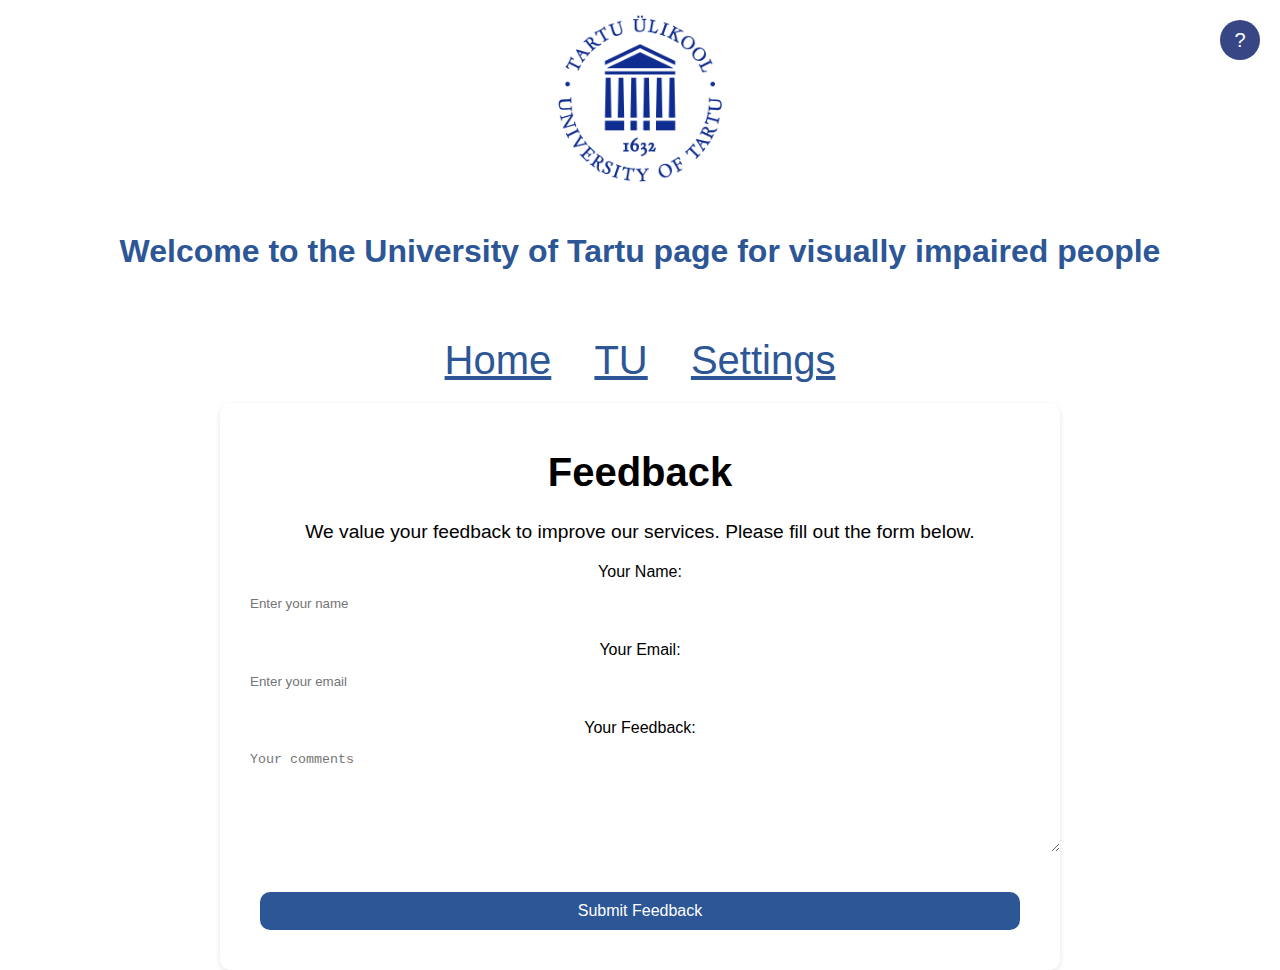
==== feedback.html @ 3da2c554 "changes ( a lot )" ====
<!DOCTYPE html>
<html lang="en">
<head>
    <link rel="stylesheet" href="üldine.css">
	<link rel="stylesheet" href="feedback.css">
    <meta charset="UTF-8">
    <meta name="viewport" content="width=device-width, initial-scale=1.0">
    <title>Feedback - Tartu University</title>
    <link rel="stylesheet" href="üldine.css">
    <!-- Include a separate CSS file for feedback page styles if needed -->
    <link rel="stylesheet" href="feedback.css">
</head>
<body>
    <header>
		<img src="tulogo2.png" alt="Tartu Ülikooli logo" class="logo">
		<br><br />
		<h1 id="h_h1">Tere tulemast Tartu Ülikooli vaegnägijate lehele</h1>
		<br><br />
		<nav>
			<a id="nav1" href="index.html">Avaleht</a>
			<a id="nav2" href="tustart.html">TÜ</a>
			<a id="nav3" href="settings.html">Sätted</a>
            <button id="helpButton" aria-label="Help">
				?
			</button>
			
			<div id="helpModal" class="modal" style="display: none;">
                <div class="modal-content">
                    <span class="close">&times;</span>
                    <p id="modal_home">Home page: add links relevant to you, delete the unnecessary ones</p>
                    <p id="modal_tu">TU: access TU-related links, as well as news</p>
                    <p id="modal_settings">Settings: personalise page</p>
                    <p id="modal_feedback">Do you have propositions/feedback about using the page?</p>
                    <button onclick="location.href='feedback.html'" id="modal_feedback_button">Give Feedback</button>
                </div>
            </div>
		</nav>
	</header>

    <main>
        <div class="feedback-container">
            <h1>Feedback</h1>
        <p>We value your feedback to improve our services. Please fill out the form below.</p>
        <form id="feedbackForm">
            <label for="name">Your Name:</label>
            <input type="text" id="name" name="name" placeholder="Enter your name" required>

            <label for="email">Your Email:</label>
            <input type="email" id="email" name="email" placeholder="Enter your email" required>

            <label for="feedback">Your Feedback:</label>
            <textarea id="feedback" name="feedback" rows="6" placeholder="Your comments" required></textarea>

            <button type="submit" class="button">Submit Feedback</button>
        </form>
        </div>
    </main>

    <footer>
        <!-- Your footer content here -->
    </footer>

    <script src="lang.js" defer></script>
    <script src="üldine.js" defer></script>
    <!-- Other scripts if needed -->

    <button id="scrollToTop" aria-label="Scroll to top" style="display: none;">
        ↑
    </button>
</body>
</html>
---- üldine.css ----
/* Värvi muutujad 
index.html värvid on ka start.css failis, nad jäid muutumata
*/
:root {
    --background-color-light: #ffffff;
    --text-color-light: #000000;
    --primary-color: #2C5696;
    --button-bg-color: #2C5696;
    --button-text-color: #ffffff;
    --button-bg-hover-color: #213f6e;
    --logo-width: 180px;
    --logo-height: 180px;
    --border-radius: 10px;

    /* Dark Mode muutujad */
    --background-color-dark: #262626; 
    --text-color-dark: #ffffff;
    --primary-color-dark: #374785; 
    --button-bg-hover-color-dark: #303f9f; /
}

body {
    font-family: Arial, sans-serif;
    text-align: center;
    background-color: var(--background-color-light);
    color: var(--text-color-light);
    margin: 0;
    padding: 0;
    min-height: 100vh;
    transition: background-color 0.3s, color 0.3s;
}

header {
    background-size: cover;
    color: var(--primary-color);
    padding: 10px;
}

nav {
    margin: 10px;
    font-size: 40px;
    text-decoration: none;
}

nav a {
    margin: 20px 1rem;
    color: var(--primary-color);
    text-decoration-style: solid;
    transition: color 0.3s, background-color 0.3s;
}

.button {
    display: inline-block;
    background-color: var(--button-bg-color);
    color: var(--button-text-color);
    padding: 15px 30px;
    font-size: 50px;
    border: none;
    border-radius: var(--border-radius);
    margin: 20px;
    cursor: pointer;
}

.logo {
    width: var(--logo-width);
    height: var(--logo-height);
}



/* Dark Mode */
.dark-mode {
    background-color: var(--background-color-dark);
    color: var(--text-color-dark);
}

.dark-mode header, .dark-mode nav, .dark-mode .button {
    color: var(--text-color-dark);
}

.dark-mode nav a:hover, .dark-mode .button:hover {
    background-color: var(--button-bg-hover-color-dark);
}

#scrollToTop {
    position: fixed;
    bottom: 20px;
    left: 20px; /* Changed from right to left */
    background-color: var(--primary-color-dark); /* Dark background for both themes */
    color: #ffffff; /* White text for visibility */
    border: none;
    border-radius: 50%;
    width: 50px;
    height: 50px;
    text-align: center;
    line-height: 50px;
    font-size: 24px;
    cursor: pointer;
    z-index: 1000;
    display: none; /* Initially hidden */
}

.light-mode #scrollToTop {
    background-color: transparent; /* Transparent background for light mode */
    color: var(--primary-color); /* Blue text */
    border: 2px solid var(--primary-color); /* Blue border */
}

/* Ensure visibility in dark mode */
.dark-mode #scrollToTop {
    background-color: var(--background-color-dark); /* Dark background for dark mode */
    color: #ffffff;
}


#helpButton {
    position: fixed;
    top: 20px;
    right: 20px;
    background-color: var(--primary-color-dark); /* Dark background for both themes */
    color: #ffffff; /* White text for visibility */
    border: none;
    border-radius: 50%;
    width: 40px;
    height: 40px;
    font-size: 20px;
    cursor: pointer;
    z-index: 1000;
}

/* Specific styles for light mode */
.light-mode #helpButton {
    background-color: transparent; /* Transparent background for light mode */
    color: var(--primary-color); /* Blue text */
    border: 2px solid var(--primary-color); /* Blue border */
}

/* Ensure visibility in dark mode */
.dark-mode #helpButton {
    background-color: var(--background-color-dark); /* Dark background for dark mode */
    color: #ffffff; /* White text */
}






.modal {
    /* Full viewport width and height to cover the entire window */
    width: 100vw;
    height: 100vh;
    position: fixed;
    top: 0;
    left: 0;
    background-color: rgba(0, 0, 0, 0.5); /* Darken the background */
    display: flex;
    justify-content: center;
    align-items: center;
    z-index: 2000;
    padding-top: 50px; /* Add some space at the top */
    padding-bottom: 50px;

}

.modal-content {
    /* Styles for modal content */
    background-color: var(--background-color-light); /* For light mode */
    padding: 20px;
    border-radius: 15px;
    box-shadow: 0 4px 8px rgba(0, 0, 0, 0.1); /* Soft shadow for depth */
    text-align: left;
    margin: auto;
    width: 80%;
}




/* Style adjustments for paragraphs within the modal */
.modal-content p {
    font-size: 2rem; /* Smaller font size for a more elegant look */
    line-height: 1.4;
    margin-bottom: 1.5rem; /* Space between paragraphs */
    max-width: 700px; /* Fixed width for paragraph text */
}


/* Dark mode styles for modal */
.dark-mode .modal-content {
    background-color: var(--background-color-dark); /* Dark background for dark mode */
    color: var(--text-color-dark); /* White text for dark mode */
}




/* Close button style */
.close {
    float: right;
    color: var(--primary-color); /* Light mode close button color */
    font-size: 1.5rem;
    font-weight: bold;
    right: 1rem;
    top: 0.5rem;
    cursor: pointer;
}

/* Dark mode close button style */
.dark-mode .close {
    color: var(--text-color-dark); /* Dark mode close button color */
}

/* Style for the Give Feedback button within the modal */


#modal-feedback-button {
    background-color: var(--button-bg-color);
    color: var(--button-text-color);
    padding: 10px 20px;
    border: none;
    border-radius: var(--border-radius);
    cursor: pointer;
}


/* Dark mode style for Give Feedback button */
.dark-mode #modal-feedback-button {
    background-color: var(--primary-color-dark);
    color: var(--text-color-dark);
}
---- feedback.css ----
/* This is an extension to your existing üldine.css styles */
main {
    max-width: 800px;
    margin: auto;
    padding: 20px;
    background: var(--background-color-light);
    border-radius: var(--border-radius);
    box-shadow: 0 2px 5px rgba(0, 0, 0, 0.1);
}

main h1 {
    font-size: 2.5rem;
}

main p {
    font-size: 1.2rem;
    margin-bottom: 20px;
}

form {
    display: flex;
    flex-direction: column;
}

form label {
    margin-bottom: 5px;
}

form input[type="text"],
form input[type="email"],
form textarea {
    width: 100%;
    padding: 10px;
    margin-bottom: 20px;
    border: 1px solid var(--color-border);
    border-radius: var(--border-radius);
}

form .button {
    width: auto;
    padding: 10px 20px;
    font-size: 1rem;
    cursor: pointer;
}

/* Dark mode styles */
.dark-mode main {
    background: var(--background-color-dark);
    color: var(--text-color-dark);
}

.dark-mode form input,
.dark-mode form textarea {
    background: var(--background-color-dark);
    color: var(--text-color-dark);
    border: 1px solid var(--color-border-dark);
}

.dark-mode form .button {
    background-color: var(--primary-color-dark);
    color: var(--text-color-dark);
}


.feedback_container {
    padding: 20px; /* Adjust padding as needed */
}

.dark-mode .feedback_container{
    background-color: #1a1a1a;
}
---- üldine.css ----
/* Värvi muutujad 
index.html värvid on ka start.css failis, nad jäid muutumata
*/
:root {
    --background-color-light: #ffffff;
    --text-color-light: #000000;
    --primary-color: #2C5696;
    --button-bg-color: #2C5696;
    --button-text-color: #ffffff;
    --button-bg-hover-color: #213f6e;
    --logo-width: 180px;
    --logo-height: 180px;
    --border-radius: 10px;

    /* Dark Mode muutujad */
    --background-color-dark: #262626; 
    --text-color-dark: #ffffff;
    --primary-color-dark: #374785; 
    --button-bg-hover-color-dark: #303f9f; /
}

body {
    font-family: Arial, sans-serif;
    text-align: center;
    background-color: var(--background-color-light);
    color: var(--text-color-light);
    margin: 0;
    padding: 0;
    min-height: 100vh;
    transition: background-color 0.3s, color 0.3s;
}

header {
    background-size: cover;
    color: var(--primary-color);
    padding: 10px;
}

nav {
    margin: 10px;
    font-size: 40px;
    text-decoration: none;
}

nav a {
    margin: 20px 1rem;
    color: var(--primary-color);
    text-decoration-style: solid;
    transition: color 0.3s, background-color 0.3s;
}

.button {
    display: inline-block;
    background-color: var(--button-bg-color);
    color: var(--button-text-color);
    padding: 15px 30px;
    font-size: 50px;
    border: none;
    border-radius: var(--border-radius);
    margin: 20px;
    cursor: pointer;
}

.logo {
    width: var(--logo-width);
    height: var(--logo-height);
}



/* Dark Mode */
.dark-mode {
    background-color: var(--background-color-dark);
    color: var(--text-color-dark);
}

.dark-mode header, .dark-mode nav, .dark-mode .button {
    color: var(--text-color-dark);
}

.dark-mode nav a:hover, .dark-mode .button:hover {
    background-color: var(--button-bg-hover-color-dark);
}

#scrollToTop {
    position: fixed;
    bottom: 20px;
    left: 20px; /* Changed from right to left */
    background-color: var(--primary-color-dark); /* Dark background for both themes */
    color: #ffffff; /* White text for visibility */
    border: none;
    border-radius: 50%;
    width: 50px;
    height: 50px;
    text-align: center;
    line-height: 50px;
    font-size: 24px;
    cursor: pointer;
    z-index: 1000;
    display: none; /* Initially hidden */
}

.light-mode #scrollToTop {
    background-color: transparent; /* Transparent background for light mode */
    color: var(--primary-color); /* Blue text */
    border: 2px solid var(--primary-color); /* Blue border */
}

/* Ensure visibility in dark mode */
.dark-mode #scrollToTop {
    background-color: var(--background-color-dark); /* Dark background for dark mode */
    color: #ffffff;
}


#helpButton {
    position: fixed;
    top: 20px;
    right: 20px;
    background-color: var(--primary-color-dark); /* Dark background for both themes */
    color: #ffffff; /* White text for visibility */
    border: none;
    border-radius: 50%;
    width: 40px;
    height: 40px;
    font-size: 20px;
    cursor: pointer;
    z-index: 1000;
}

/* Specific styles for light mode */
.light-mode #helpButton {
    background-color: transparent; /* Transparent background for light mode */
    color: var(--primary-color); /* Blue text */
    border: 2px solid var(--primary-color); /* Blue border */
}

/* Ensure visibility in dark mode */
.dark-mode #helpButton {
    background-color: var(--background-color-dark); /* Dark background for dark mode */
    color: #ffffff; /* White text */
}






.modal {
    /* Full viewport width and height to cover the entire window */
    width: 100vw;
    height: 100vh;
    position: fixed;
    top: 0;
    left: 0;
    background-color: rgba(0, 0, 0, 0.5); /* Darken the background */
    display: flex;
    justify-content: center;
    align-items: center;
    z-index: 2000;
    padding-top: 50px; /* Add some space at the top */
    padding-bottom: 50px;

}

.modal-content {
    /* Styles for modal content */
    background-color: var(--background-color-light); /* For light mode */
    padding: 20px;
    border-radius: 15px;
    box-shadow: 0 4px 8px rgba(0, 0, 0, 0.1); /* Soft shadow for depth */
    text-align: left;
    margin: auto;
    width: 80%;
}




/* Style adjustments for paragraphs within the modal */
.modal-content p {
    font-size: 2rem; /* Smaller font size for a more elegant look */
    line-height: 1.4;
    margin-bottom: 1.5rem; /* Space between paragraphs */
    max-width: 700px; /* Fixed width for paragraph text */
}


/* Dark mode styles for modal */
.dark-mode .modal-content {
    background-color: var(--background-color-dark); /* Dark background for dark mode */
    color: var(--text-color-dark); /* White text for dark mode */
}




/* Close button style */
.close {
    float: right;
    color: var(--primary-color); /* Light mode close button color */
    font-size: 1.5rem;
    font-weight: bold;
    right: 1rem;
    top: 0.5rem;
    cursor: pointer;
}

/* Dark mode close button style */
.dark-mode .close {
    color: var(--text-color-dark); /* Dark mode close button color */
}

/* Style for the Give Feedback button within the modal */


#modal-feedback-button {
    background-color: var(--button-bg-color);
    color: var(--button-text-color);
    padding: 10px 20px;
    border: none;
    border-radius: var(--border-radius);
    cursor: pointer;
}


/* Dark mode style for Give Feedback button */
.dark-mode #modal-feedback-button {
    background-color: var(--primary-color-dark);
    color: var(--text-color-dark);
}
---- feedback.css ----
/* This is an extension to your existing üldine.css styles */
main {
    max-width: 800px;
    margin: auto;
    padding: 20px;
    background: var(--background-color-light);
    border-radius: var(--border-radius);
    box-shadow: 0 2px 5px rgba(0, 0, 0, 0.1);
}

main h1 {
    font-size: 2.5rem;
}

main p {
    font-size: 1.2rem;
    margin-bottom: 20px;
}

form {
    display: flex;
    flex-direction: column;
}

form label {
    margin-bottom: 5px;
}

form input[type="text"],
form input[type="email"],
form textarea {
    width: 100%;
    padding: 10px;
    margin-bottom: 20px;
    border: 1px solid var(--color-border);
    border-radius: var(--border-radius);
}

form .button {
    width: auto;
    padding: 10px 20px;
    font-size: 1rem;
    cursor: pointer;
}

/* Dark mode styles */
.dark-mode main {
    background: var(--background-color-dark);
    color: var(--text-color-dark);
}

.dark-mode form input,
.dark-mode form textarea {
    background: var(--background-color-dark);
    color: var(--text-color-dark);
    border: 1px solid var(--color-border-dark);
}

.dark-mode form .button {
    background-color: var(--primary-color-dark);
    color: var(--text-color-dark);
}


.feedback_container {
    padding: 20px; /* Adjust padding as needed */
}

.dark-mode .feedback_container{
    background-color: #1a1a1a;
}
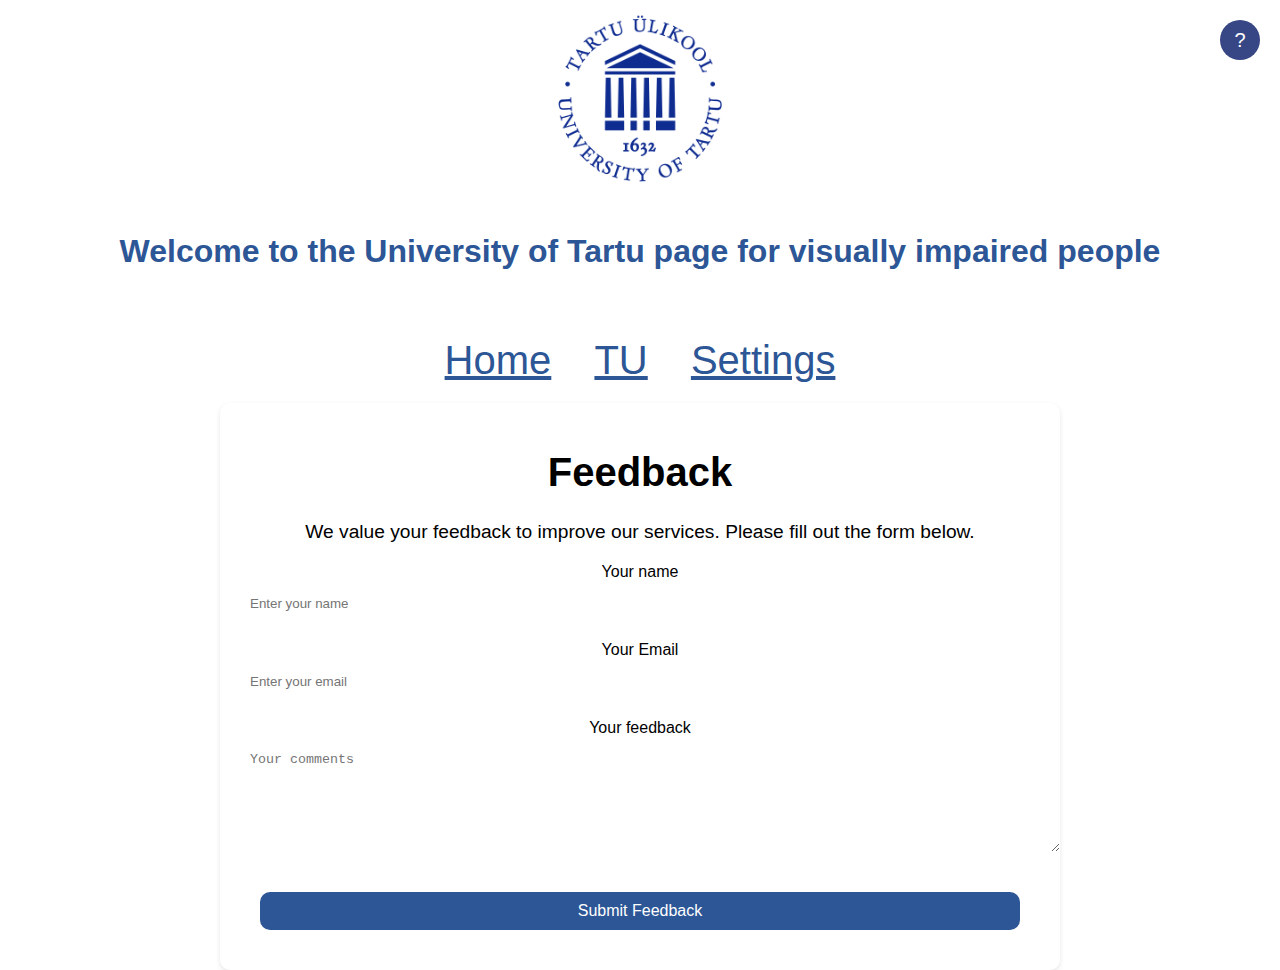
==== commit 4dda9af6: "viimane versioon" ====
--- a/feedback.html
+++ b/feedback.html
@@ -7,7 +7,6 @@
     <meta name="viewport" content="width=device-width, initial-scale=1.0">
     <title>Feedback - Tartu University</title>
     <link rel="stylesheet" href="üldine.css">
-    <!-- Include a separate CSS file for feedback page styles if needed -->
     <link rel="stylesheet" href="feedback.css">
 </head>
 <body>
@@ -31,38 +30,33 @@
                     <p id="modal_tu">TU: access TU-related links, as well as news</p>
                     <p id="modal_settings">Settings: personalise page</p>
                     <p id="modal_feedback">Do you have propositions/feedback about using the page?</p>
-                    <button onclick="location.href='feedback.html'" id="modal_feedback_button">Give Feedback</button>
+                    <button onclick="location.href='feedback.html'" class="button1" id="modal_feedback_button">Give Feedback</button>
                 </div>
-            </div>
 		</nav>
 	</header>
 
     <main>
         <div class="feedback-container">
-            <h1>Feedback</h1>
-        <p>We value your feedback to improve our services. Please fill out the form below.</p>
+            <h1 id="feedback_h1">Feedback</h1>
+        <p id="feedback_p">We value your feedback to improve our services. Please fill out the form below.</p>
         <form id="feedbackForm">
-            <label for="name">Your Name:</label>
+            <label for="name" id="feedback_name">Your Name:</label>
             <input type="text" id="name" name="name" placeholder="Enter your name" required>
 
-            <label for="email">Your Email:</label>
+            <label for="email" id="feedback_email">Your Email:</label>
             <input type="email" id="email" name="email" placeholder="Enter your email" required>
 
-            <label for="feedback">Your Feedback:</label>
+            <label for="feedback" id="feedback_feedback">Your Feedback:</label>
             <textarea id="feedback" name="feedback" rows="6" placeholder="Your comments" required></textarea>
 
-            <button type="submit" class="button">Submit Feedback</button>
+            <button type="submit" class="button" id="feedback_button">Submit Feedback</button>
         </form>
         </div>
     </main>
 
-    <footer>
-        <!-- Your footer content here -->
-    </footer>
 
     <script src="lang.js" defer></script>
     <script src="üldine.js" defer></script>
-    <!-- Other scripts if needed -->
 
     <button id="scrollToTop" aria-label="Scroll to top" style="display: none;">
         ↑
--- a/üldine.css
+++ b/üldine.css
@@ -19,6 +19,7 @@
     --button-bg-hover-color-dark: #303f9f; /
 }
 
+/* peamised */
 body {
     font-family: Arial, sans-serif;
     text-align: center;
@@ -82,12 +83,14 @@
     background-color: var(--button-bg-hover-color-dark);
 }
 
+/* noolega nupp */
+
 #scrollToTop {
     position: fixed;
     bottom: 20px;
-    left: 20px; /* Changed from right to left */
-    background-color: var(--primary-color-dark); /* Dark background for both themes */
-    color: #ffffff; /* White text for visibility */
+    left: 20px; 
+    background-color: var(--primary-color-dark); 
+    color: #ffffff; 
     border: none;
     border-radius: 50%;
     width: 50px;
@@ -97,28 +100,25 @@
     font-size: 24px;
     cursor: pointer;
     z-index: 1000;
-    display: none; /* Initially hidden */
-}
-
+    display: none; /* mittenähtav */
+}
 .light-mode #scrollToTop {
-    background-color: transparent; /* Transparent background for light mode */
-    color: var(--primary-color); /* Blue text */
-    border: 2px solid var(--primary-color); /* Blue border */
-}
-
-/* Ensure visibility in dark mode */
+    background-color: transparent; 
+    color: var(--primary-color); 
+    border: 2px solid var(--primary-color); 
+}
 .dark-mode #scrollToTop {
-    background-color: var(--background-color-dark); /* Dark background for dark mode */
+    background-color: var(--background-color-dark);
     color: #ffffff;
 }
 
-
+/* ? nupp */
 #helpButton {
     position: fixed;
     top: 20px;
     right: 20px;
-    background-color: var(--primary-color-dark); /* Dark background for both themes */
-    color: #ffffff; /* White text for visibility */
+    background-color: var(--primary-color-dark);
+    color: #ffffff; 
     border: none;
     border-radius: 50%;
     width: 40px;
@@ -127,93 +127,71 @@
     cursor: pointer;
     z-index: 1000;
 }
-
-/* Specific styles for light mode */
 .light-mode #helpButton {
-    background-color: transparent; /* Transparent background for light mode */
-    color: var(--primary-color); /* Blue text */
-    border: 2px solid var(--primary-color); /* Blue border */
-}
-
-/* Ensure visibility in dark mode */
+    background-color: transparent;
+    color: var(--primary-color);
+    border: 2px solid var(--primary-color); 
+}
 .dark-mode #helpButton {
-    background-color: var(--background-color-dark); /* Dark background for dark mode */
-    color: #ffffff; /* White text */
-}
-
-
-
-
-
-
+    background-color: var(--background-color-dark);
+    color: #ffffff; 
+}
+
+
+
+
+
+/* abiaken */
 .modal {
-    /* Full viewport width and height to cover the entire window */
     width: 100vw;
     height: 100vh;
     position: fixed;
     top: 0;
     left: 0;
-    background-color: rgba(0, 0, 0, 0.5); /* Darken the background */
+    background-color: rgba(0, 0, 0, 0.5); 
     display: flex;
     justify-content: center;
     align-items: center;
     z-index: 2000;
-    padding-top: 50px; /* Add some space at the top */
+    padding-top: 50px; 
     padding-bottom: 50px;
 
 }
-
 .modal-content {
-    /* Styles for modal content */
-    background-color: var(--background-color-light); /* For light mode */
+    background-color: var(--background-color-light); 
     padding: 20px;
     border-radius: 15px;
-    box-shadow: 0 4px 8px rgba(0, 0, 0, 0.1); /* Soft shadow for depth */
+    box-shadow: 0 4px 8px rgba(0, 0, 0, 0.1);
     text-align: left;
     margin: auto;
     width: 80%;
 }
-
-
-
-
-/* Style adjustments for paragraphs within the modal */
 .modal-content p {
-    font-size: 2rem; /* Smaller font size for a more elegant look */
-    line-height: 1.4;
-    margin-bottom: 1.5rem; /* Space between paragraphs */
-    max-width: 700px; /* Fixed width for paragraph text */
-}
-
-
-/* Dark mode styles for modal */
+    font-size: 2rem; 
+    line-height: 1.2;
+    margin-bottom: 1.5rem; 
+    max-width: 800px; /
+}
 .dark-mode .modal-content {
-    background-color: var(--background-color-dark); /* Dark background for dark mode */
-    color: var(--text-color-dark); /* White text for dark mode */
-}
-
-
-
-
-/* Close button style */
+    background-color: var(--background-color-dark); 
+    color: var(--text-color-dark); 
+}
+/* abiakna sisu, elemendid */
+
+/* abiakna x nupp */
 .close {
     float: right;
-    color: var(--primary-color); /* Light mode close button color */
+    color: var(--primary-color); 
     font-size: 1.5rem;
     font-weight: bold;
     right: 1rem;
     top: 0.5rem;
     cursor: pointer;
 }
-
-/* Dark mode close button style */
 .dark-mode .close {
-    color: var(--text-color-dark); /* Dark mode close button color */
-}
-
-/* Style for the Give Feedback button within the modal */
-
-
+    color: var(--text-color-dark); 
+}
+/* abiakna tagasiside nupp */
 #modal-feedback-button {
     background-color: var(--button-bg-color);
     color: var(--button-text-color);
@@ -222,9 +200,6 @@
     border-radius: var(--border-radius);
     cursor: pointer;
 }
-
-
-/* Dark mode style for Give Feedback button */
 .dark-mode #modal-feedback-button {
     background-color: var(--primary-color-dark);
     color: var(--text-color-dark);
@@ -234,3 +209,31 @@
 
 
 
+/* sättede ja tagasiside (modal) nupp  */ 
+.button1 {
+    background-color: var(--primary-color); 
+    color: #fff; 
+    padding: 10px 20px; 
+    font-size: 0.9rem; 
+    border: none;
+    border-radius: 20px; 
+    cursor: pointer;
+    transition: background-color 0.3s, box-shadow 0.3s, transform 0.1s; 
+    box-shadow: 0 2px 4px rgba(0, 0, 0, 0.2); 
+    text-align: center;
+    display: inline-block; 
+}
+.button1:hover {
+    background-color: var(--button-bg-hover-color); 
+    box-shadow: 0 4px 8px rgba(0, 0, 0, 0.3); 
+}
+.button1:active {
+    transform: translateY(2px); 
+}
+.dark-mode .button1 {
+    background-color: var(--primary-color-dark);
+    color: var(--text-color-dark); 
+}
+.dark-mode .button1:hover {
+    background-color: var(--button-bg-hover-color-dark);
+}--- a/feedback.css
+++ b/feedback.css
@@ -1,4 +1,4 @@
-/* This is an extension to your existing üldine.css styles */
+/* üldine.css sisaldab muutujaid */
 main {
     max-width: 800px;
     margin: auto;
@@ -43,7 +43,7 @@
     cursor: pointer;
 }
 
-/* Dark mode styles */
+/* Dark mode */
 .dark-mode main {
     background: var(--background-color-dark);
     color: var(--text-color-dark);
--- a/üldine.css
+++ b/üldine.css
@@ -19,6 +19,7 @@
     --button-bg-hover-color-dark: #303f9f; /
 }
 
+/* peamised */
 body {
     font-family: Arial, sans-serif;
     text-align: center;
@@ -82,12 +83,14 @@
     background-color: var(--button-bg-hover-color-dark);
 }
 
+/* noolega nupp */
+
 #scrollToTop {
     position: fixed;
     bottom: 20px;
-    left: 20px; /* Changed from right to left */
-    background-color: var(--primary-color-dark); /* Dark background for both themes */
-    color: #ffffff; /* White text for visibility */
+    left: 20px; 
+    background-color: var(--primary-color-dark); 
+    color: #ffffff; 
     border: none;
     border-radius: 50%;
     width: 50px;
@@ -97,28 +100,25 @@
     font-size: 24px;
     cursor: pointer;
     z-index: 1000;
-    display: none; /* Initially hidden */
-}
-
+    display: none; /* mittenähtav */
+}
 .light-mode #scrollToTop {
-    background-color: transparent; /* Transparent background for light mode */
-    color: var(--primary-color); /* Blue text */
-    border: 2px solid var(--primary-color); /* Blue border */
-}
-
-/* Ensure visibility in dark mode */
+    background-color: transparent; 
+    color: var(--primary-color); 
+    border: 2px solid var(--primary-color); 
+}
 .dark-mode #scrollToTop {
-    background-color: var(--background-color-dark); /* Dark background for dark mode */
+    background-color: var(--background-color-dark);
     color: #ffffff;
 }
 
-
+/* ? nupp */
 #helpButton {
     position: fixed;
     top: 20px;
     right: 20px;
-    background-color: var(--primary-color-dark); /* Dark background for both themes */
-    color: #ffffff; /* White text for visibility */
+    background-color: var(--primary-color-dark);
+    color: #ffffff; 
     border: none;
     border-radius: 50%;
     width: 40px;
@@ -127,93 +127,71 @@
     cursor: pointer;
     z-index: 1000;
 }
-
-/* Specific styles for light mode */
 .light-mode #helpButton {
-    background-color: transparent; /* Transparent background for light mode */
-    color: var(--primary-color); /* Blue text */
-    border: 2px solid var(--primary-color); /* Blue border */
-}
-
-/* Ensure visibility in dark mode */
+    background-color: transparent;
+    color: var(--primary-color);
+    border: 2px solid var(--primary-color); 
+}
 .dark-mode #helpButton {
-    background-color: var(--background-color-dark); /* Dark background for dark mode */
-    color: #ffffff; /* White text */
-}
-
-
-
-
-
-
+    background-color: var(--background-color-dark);
+    color: #ffffff; 
+}
+
+
+
+
+
+/* abiaken */
 .modal {
-    /* Full viewport width and height to cover the entire window */
     width: 100vw;
     height: 100vh;
     position: fixed;
     top: 0;
     left: 0;
-    background-color: rgba(0, 0, 0, 0.5); /* Darken the background */
+    background-color: rgba(0, 0, 0, 0.5); 
     display: flex;
     justify-content: center;
     align-items: center;
     z-index: 2000;
-    padding-top: 50px; /* Add some space at the top */
+    padding-top: 50px; 
     padding-bottom: 50px;
 
 }
-
 .modal-content {
-    /* Styles for modal content */
-    background-color: var(--background-color-light); /* For light mode */
+    background-color: var(--background-color-light); 
     padding: 20px;
     border-radius: 15px;
-    box-shadow: 0 4px 8px rgba(0, 0, 0, 0.1); /* Soft shadow for depth */
+    box-shadow: 0 4px 8px rgba(0, 0, 0, 0.1);
     text-align: left;
     margin: auto;
     width: 80%;
 }
-
-
-
-
-/* Style adjustments for paragraphs within the modal */
 .modal-content p {
-    font-size: 2rem; /* Smaller font size for a more elegant look */
-    line-height: 1.4;
-    margin-bottom: 1.5rem; /* Space between paragraphs */
-    max-width: 700px; /* Fixed width for paragraph text */
-}
-
-
-/* Dark mode styles for modal */
+    font-size: 2rem; 
+    line-height: 1.2;
+    margin-bottom: 1.5rem; 
+    max-width: 800px; /
+}
 .dark-mode .modal-content {
-    background-color: var(--background-color-dark); /* Dark background for dark mode */
-    color: var(--text-color-dark); /* White text for dark mode */
-}
-
-
-
-
-/* Close button style */
+    background-color: var(--background-color-dark); 
+    color: var(--text-color-dark); 
+}
+/* abiakna sisu, elemendid */
+
+/* abiakna x nupp */
 .close {
     float: right;
-    color: var(--primary-color); /* Light mode close button color */
+    color: var(--primary-color); 
     font-size: 1.5rem;
     font-weight: bold;
     right: 1rem;
     top: 0.5rem;
     cursor: pointer;
 }
-
-/* Dark mode close button style */
 .dark-mode .close {
-    color: var(--text-color-dark); /* Dark mode close button color */
-}
-
-/* Style for the Give Feedback button within the modal */
-
-
+    color: var(--text-color-dark); 
+}
+/* abiakna tagasiside nupp */
 #modal-feedback-button {
     background-color: var(--button-bg-color);
     color: var(--button-text-color);
@@ -222,9 +200,6 @@
     border-radius: var(--border-radius);
     cursor: pointer;
 }
-
-
-/* Dark mode style for Give Feedback button */
 .dark-mode #modal-feedback-button {
     background-color: var(--primary-color-dark);
     color: var(--text-color-dark);
@@ -234,3 +209,31 @@
 
 
 
+/* sättede ja tagasiside (modal) nupp  */ 
+.button1 {
+    background-color: var(--primary-color); 
+    color: #fff; 
+    padding: 10px 20px; 
+    font-size: 0.9rem; 
+    border: none;
+    border-radius: 20px; 
+    cursor: pointer;
+    transition: background-color 0.3s, box-shadow 0.3s, transform 0.1s; 
+    box-shadow: 0 2px 4px rgba(0, 0, 0, 0.2); 
+    text-align: center;
+    display: inline-block; 
+}
+.button1:hover {
+    background-color: var(--button-bg-hover-color); 
+    box-shadow: 0 4px 8px rgba(0, 0, 0, 0.3); 
+}
+.button1:active {
+    transform: translateY(2px); 
+}
+.dark-mode .button1 {
+    background-color: var(--primary-color-dark);
+    color: var(--text-color-dark); 
+}
+.dark-mode .button1:hover {
+    background-color: var(--button-bg-hover-color-dark);
+}--- a/feedback.css
+++ b/feedback.css
@@ -1,4 +1,4 @@
-/* This is an extension to your existing üldine.css styles */
+/* üldine.css sisaldab muutujaid */
 main {
     max-width: 800px;
     margin: auto;
@@ -43,7 +43,7 @@
     cursor: pointer;
 }
 
-/* Dark mode styles */
+/* Dark mode */
 .dark-mode main {
     background: var(--background-color-dark);
     color: var(--text-color-dark);
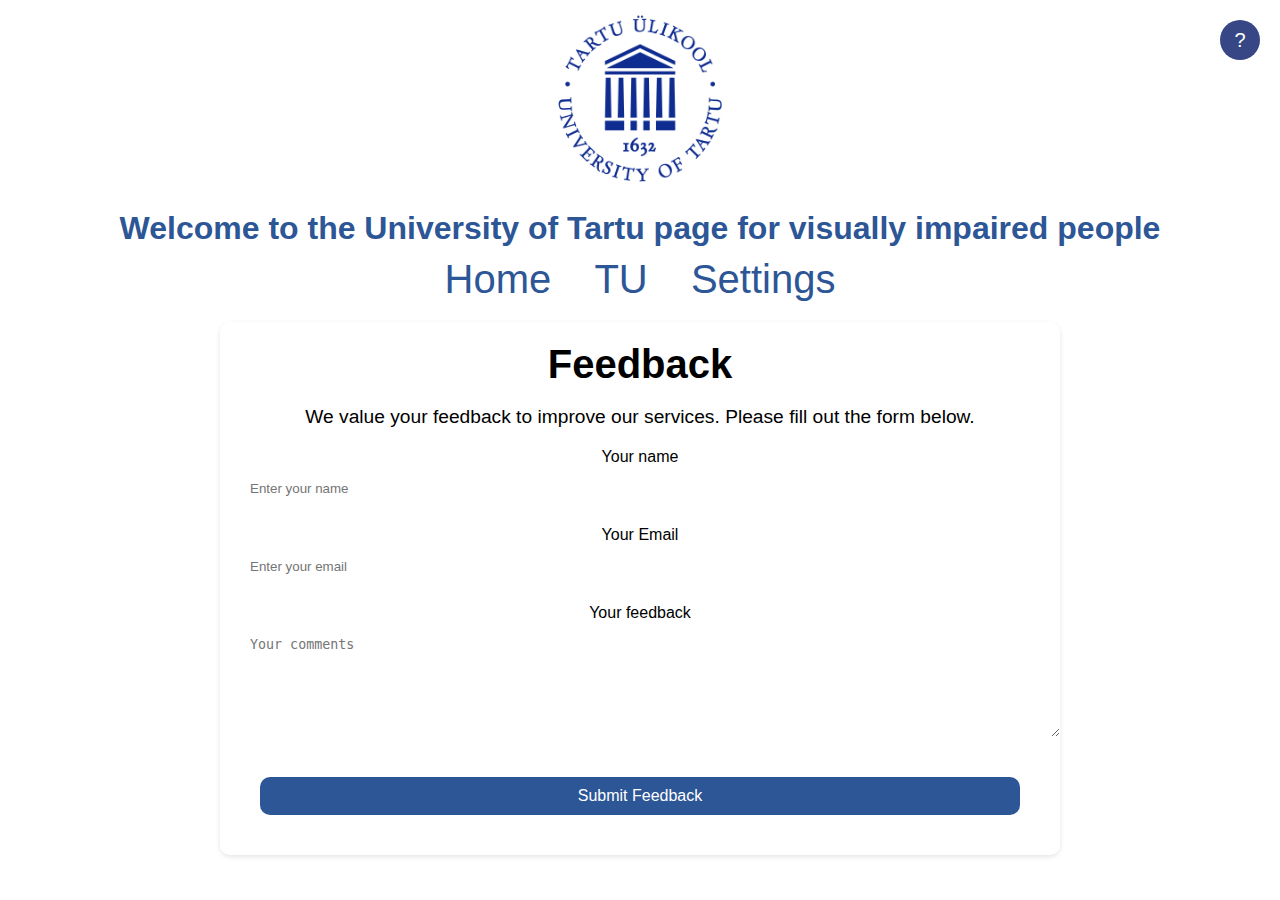
==== commit eced8538: "merged" ====
--- a/feedback.html
+++ b/feedback.html
@@ -1,20 +1,18 @@
 <!DOCTYPE html>
 <html lang="en">
 <head>
-    <link rel="stylesheet" href="üldine.css">
+    <link rel="stylesheet" href="yldine.css">
 	<link rel="stylesheet" href="feedback.css">
     <meta charset="UTF-8">
     <meta name="viewport" content="width=device-width, initial-scale=1.0">
     <title>Feedback - Tartu University</title>
-    <link rel="stylesheet" href="üldine.css">
-    <link rel="stylesheet" href="feedback.css">
 </head>
 <body>
     <header>
-		<img src="tulogo2.png" alt="Tartu Ülikooli logo" class="logo">
-		<br><br />
-		<h1 id="h_h1">Tere tulemast Tartu Ülikooli vaegnägijate lehele</h1>
-		<br><br />
+		<div class="logo-section">
+			<img src="tulogo2.png" alt="Tartu Ülikooli logo" class="logo">
+			<h1  id="h_h1" class="greeting">Tere tulemast Tartu Ülikooli vaegnägijate lehele</h1>
+		</div>
 		<nav>
 			<a id="nav1" href="index.html">Avaleht</a>
 			<a id="nav2" href="tustart.html">TÜ</a>
@@ -56,7 +54,7 @@
 
 
     <script src="lang.js" defer></script>
-    <script src="üldine.js" defer></script>
+    <script src="yldine.js" defer></script>
 
     <button id="scrollToTop" aria-label="Scroll to top" style="display: none;">
         ↑
--- a/yldine.css
+++ b/yldine.css
@@ -0,0 +1,304 @@
+
+/* Värvi muutujad 
+index.html värvid on ka start.css failis, nad jäid muutumata
+*/
+:root {
+    --background-color-light: #ffffff;
+    --text-color-light: #000000;
+    --primary-color: #2C5696;
+    --button-bg-color: #2C5696;
+    --button-text-color: #ffffff;
+    --button-bg-hover-color: #213f6e;
+    --logo-width: 180px;
+    --logo-height: 180px;
+    --border-radius: 10px;
+
+    /* Dark Mode muutujad */
+    --background-color-dark: #262626; 
+    --text-color-dark: #ffffff;
+    --primary-color-dark: #374785; 
+    --button-bg-hover-color-dark: #303f9f; /
+}
+
+/* peamised */
+body {
+    font-family: Arial, sans-serif;
+    text-align: center;
+    background-color: var(--background-color-light);
+    color: var(--text-color-light);
+    margin: 0;
+    padding: 0;
+    min-height: 100vh;
+    transition: background-color 0.3s, color 0.3s;
+}
+
+header {
+    background-size: cover;
+    color: var(--primary-color);
+    padding: 10px;
+}
+
+
+nav a{
+    margin-top: 20px;
+    margin-left: 1rem;
+    margin-right: 1rem;
+    color: #2C5696;
+    text-decoration: none;
+}
+nav {
+    margin: 10px;
+    font-size: 40px;
+    text-decoration: none;
+    color: #2C5696;
+}
+
+nav {
+    margin: 10px;
+    font-size: 40px;
+    text-decoration: none;
+}
+
+nav a {
+    margin: 20px 1rem;
+    color: var(--primary-color);
+    text-decoration-style: solid;
+    transition: color 0.3s, background-color 0.3s;
+}
+
+.button {
+    display: inline-block;
+    background-color: var(--button-bg-color);
+    color: var(--button-text-color);
+    padding: 15px 30px;
+    font-size: 50px;
+    border: none;
+    border-radius: var(--border-radius);
+    margin: 20px;
+    cursor: pointer;
+}
+.logo-section {
+    display: flex;
+    flex-direction: column;
+    align-items: center;
+    justify-content: center;
+}
+
+.logo {
+    width: var(--logo-width);
+    height: var(--logo-height);
+}
+
+.greeting {
+    margin-top: 20px;
+}
+h1 {
+    margin: 0;
+}
+
+
+
+/* Dark Mode */
+.dark-mode {
+    background-color: var(--background-color-dark);
+    color: var(--text-color-dark);
+}
+
+.dark-mode header, .dark-mode nav, .dark-mode .button {
+    color: var(--text-color-dark);
+}
+
+.dark-mode nav a:hover, .dark-mode .button:hover {
+    background-color: var(--button-bg-hover-color-dark);
+}
+
+/* noolega nupp */
+
+#scrollToTop {
+    position: fixed;
+    bottom: 20px;
+    left: 20px; 
+    background-color: var(--primary-color-dark); 
+    color: #ffffff; 
+    border: none;
+    border-radius: 50%;
+    width: 50px;
+    height: 50px;
+    text-align: center;
+    line-height: 50px;
+    font-size: 24px;
+    cursor: pointer;
+    z-index: 1000;
+    display: none; /* mittenähtav */
+}
+.light-mode #scrollToTop {
+    background-color: transparent; 
+    color: var(--primary-color); 
+    border: 2px solid var(--primary-color); 
+}
+.dark-mode #scrollToTop {
+    background-color: var(--background-color-dark);
+    color: #ffffff;
+}
+
+/* ? nupp */
+#helpButton {
+    position: fixed;
+    top: 20px;
+    right: 20px;
+    background-color: var(--primary-color-dark);
+    color: #ffffff; 
+    border: none;
+    border-radius: 50%;
+    width: 40px;
+    height: 40px;
+    font-size: 20px;
+    cursor: pointer;
+    z-index: 1000;
+}
+.light-mode #helpButton {
+    background-color: transparent;
+    color: var(--primary-color);
+    border: 2px solid var(--primary-color); 
+}
+.dark-mode #helpButton {
+    background-color: var(--background-color-dark);
+    color: #ffffff; 
+}
+
+
+
+
+
+/* abiaken */
+.modal {
+    width: 100vw;
+    height: 100vh;
+    position: fixed;
+    top: 0;
+    left: 0;
+    background-color: rgba(0, 0, 0, 0.5); 
+    display: flex;
+    justify-content: center;
+    align-items: center;
+    z-index: 2000;
+    padding-top: 50px; 
+    padding-bottom: 50px;
+
+}
+.modal-content {
+    background-color: var(--background-color-light); 
+    padding: 20px;
+    border-radius: 15px;
+    box-shadow: 0 4px 8px rgba(0, 0, 0, 0.1);
+    text-align: left;
+    margin: auto;
+    width: 80%;
+}
+.modal-content p {
+    font-size: 2rem; 
+    line-height: 1.2;
+    margin-bottom: 1.5rem; 
+    max-width: 800px; /
+}
+.dark-mode .modal-content {
+    background-color: var(--background-color-dark); 
+    color: var(--text-color-dark); 
+}
+/* abiakna sisu, elemendid */
+
+/* abiakna x nupp */
+.close {
+    float: right;
+    color: var(--primary-color); 
+    font-size: 1.5rem;
+    font-weight: bold;
+    right: 1rem;
+    top: 0.5rem;
+    cursor: pointer;
+}
+.dark-mode .close {
+    color: var(--text-color-dark); 
+}
+/* abiakna tagasiside nupp */
+#modal-feedback-button {
+    background-color: var(--button-bg-color);
+    color: var(--button-text-color);
+    padding: 10px 20px;
+    border: none;
+    border-radius: var(--border-radius);
+    cursor: pointer;
+}
+.dark-mode #modal-feedback-button {
+    background-color: var(--primary-color-dark);
+    color: var(--text-color-dark);
+}
+
+
+
+
+
+/* sättede ja tagasiside (modal) nupp  */ 
+.button1 {
+    background-color: var(--primary-color); 
+    color: #fff; 
+    padding: 10px 20px; 
+    font-size: 0.9rem; 
+    border: none;
+    border-radius: 20px; 
+    cursor: pointer;
+    transition: background-color 0.3s, box-shadow 0.3s, transform 0.1s; 
+    box-shadow: 0 2px 4px rgba(0, 0, 0, 0.2); 
+    text-align: center;
+    display: inline-block; 
+}
+.button1:hover {
+    background-color: var(--button-bg-hover-color); 
+    box-shadow: 0 4px 8px rgba(0, 0, 0, 0.3); 
+}
+.button1:active {
+    transform: translateY(2px); 
+}
+.dark-mode .button1 {
+    background-color: var(--primary-color-dark);
+    color: var(--text-color-dark); 
+}
+.dark-mode .button1:hover {
+    background-color: var(--button-bg-hover-color-dark);
+}
+
+
+
+
+
+/* Media query for smaller screens */
+@media (max-width: 600px) {
+    .button {
+        font-size: 20px;
+        padding: 15px;
+	margin: 9px;
+    }
+    nav {
+        margin: 10px;
+        font-size: 20px;
+    }
+    .logo {
+        width: 140px;
+        height: 80px;
+
+    }
+    .greeting {
+        font-size: 20px;
+        text-align: left;
+        margin: 10px;
+        max-width: 60%;
+    }
+
+    .logo-section {
+        display: flex;
+        margin-top: 20px;
+        flex-direction: row;
+        justify-content: center;
+        align-items: center;
+    }
+}
